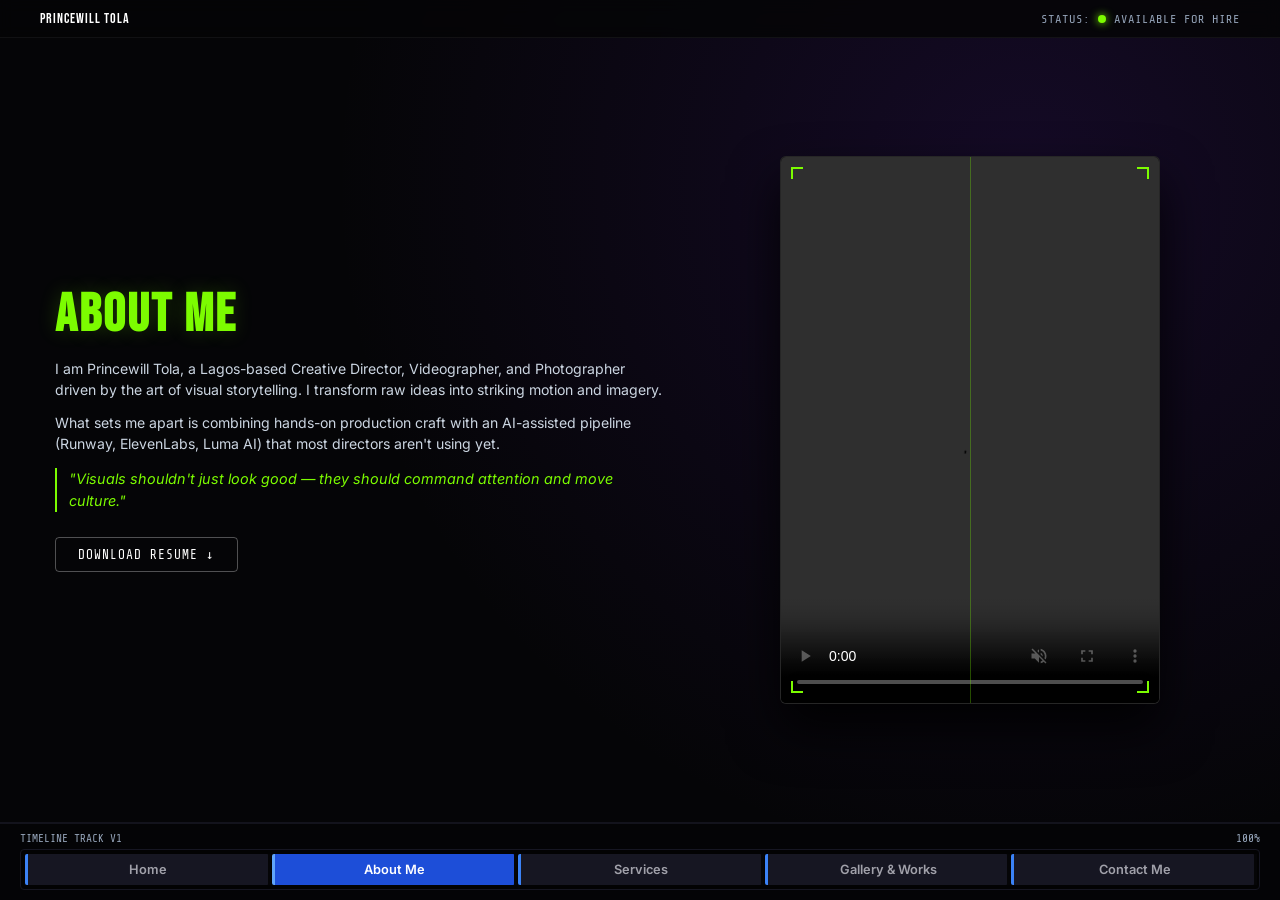
==== about.html @ 4fd553fd "Add files via upload" ====
<!DOCTYPE html>
<html lang="en">
<head>
    <meta charset="UTF-8">
    <meta name="viewport" content="width=device-width, initial-scale=1.0, maximum-scale=1.0, user-scalable=no">
    <title>About Me | Princewill Tola</title>
    <link rel="icon" type="image/png" href="favicon.png">
    <!-- Google Fonts -->
    <link href="https://fonts.googleapis.com/css2?family=Bebas+Neue&family=Inter:wght@300;400;600&family=Share+Tech+Mono&display=swap" rel="stylesheet">
    <link rel="stylesheet" href="about.style.css">
</head>
<body>

    <!-- Top Utility Bar -->
    <header class="top-bar">
        <div class="brand">PRINCEWILL TOLA</div>
        <div class="status-indicator">STATUS: <span class="live-dot"></span> AVAILABLE FOR HIRE</div>

    </header>

    <!-- Main About Content Area -->
    <main class="about-workspace">
        
        <!-- Two-Section Layout: Left Text & Right Video -->
        <section class="about-container">
            
            <!-- Left Side: Text, Identity, Differentiator, Philosophy & Resume Button -->
            <div class="about-text-side">
                <h1 class="about-header">ABOUT ME</h1>
                
                <div class="about-body">
                    <p class="bio-intro">
                        I am Princewill Tola, a Lagos-based Creative Director, Videographer, and Photographer driven by the art of visual storytelling. I transform raw ideas into striking motion and imagery.
                    </p>
                    <p class="bio-diff">
                        What sets me apart is combining hands-on production craft with an AI-assisted pipeline (Runway, ElevenLabs, Luma AI) that most directors aren't using yet.
                    </p>
                    <div class="philosophy-line">
                        "Visuals shouldn't just look good — they should command attention and move culture."
                    </div>
                </div>

                <div class="resume-btn-container">
                    <!-- Replace 'resume.pdf' with your actual resume file path -->
                    <a href="resume.pdf" target="_blank" class="resume-btn">Download Resume ↓</a>
                </div>
            </div>

            <!-- Right Side: Video Section -->
            <div class="about-video-side">
                <div class="video-frame">
                    <div class="corner tl"></div><div class="corner tr"></div>
                    <div class="corner bl"></div><div class="corner br"></div>
                    <div class="playhead-line"></div>
                    
                    <div class="video-wrapper">
                        <!-- Replace 'about-video.mp4' with your actual introduction video file name -->
                        <video controls autoplay muted loop playsinline class="about-video">
                            <source src="about-video.mp4" type="video/mp4">
                            Your browser does not support the video tag.
                        </video>
                    </div>
                </div>
            </div>

        </section>

    </main>

    <!-- CapCut-Style Timeline Navbar Fixed at the Bottom -->
    <nav class="timeline-nav">
        <div class="timeline-header">
            <span>TIMELINE TRACK V1</span>
            <span class="zoom-level">100%</span>
        </div>
        <div class="timeline-tracks">
            <a href="index.html" class="clip">
                <span class="clip-label">Home</span>
                <span class="cut-marker"></span>
            </a>
            <a href="about.html" class="clip active">
                <span class="clip-label">About Me</span>
                <span class="cut-marker"></span>
            </a>
            <a href="services.html" class="clip">
                <span class="clip-label">Services</span>
                <span class="cut-marker"></span>
            </a>
            <a href="#gallery" class="clip">
                <span class="clip-label">Gallery & Works</span>
                <span class="cut-marker"></span>
            </a>
            <a href="contact.html" class="clip">
                <span class="clip-label">Contact Me</span>
                <span class="cut-marker"></span>
            </a>
        </div>
    </nav>

    <!-- JavaScript File -->
    <script src="about.script.js"></script>
</body>
</html>
---- about.style.css ----
/* CSS Variables & Reset */
:root {
    --bg-deep-black: #050507;
    --accent-green: #7cfc00; 
    --text-main: #ffffff;
    --text-muted: #94a3b8;
    --font-header: 'Bebas Neue', sans-serif;
    --font-body: 'Inter', sans-serif;
    --font-mono: 'Share Tech Mono', monospace;
}

* { margin: 0; padding: 0; box-sizing: border-box; }

body {
    background-color: var(--bg-deep-black);
    /* Pure black background with a small, soft purple gradient accent (no grid) */
    background-image: radial-gradient(circle at 80% 20%, rgba(76, 29, 149, 0.22) 0%, transparent 55%);
    background-repeat: no-repeat;
    background-attachment: fixed;
    color: var(--text-main);
    font-family: var(--font-body);
    height: 100vh;
    overflow: hidden;
    display: flex;
    flex-direction: column;
    justify-content: space-between;
    position: relative;
}

/* Top Bar */
.top-bar {
    position: relative;
    z-index: 10;
    display: flex;
    justify-content: space-between;
    align-items: center;
    padding: 10px 40px;
    font-size: 0.9rem;
    text-transform: uppercase;
    letter-spacing: 1px;
    font-family: var(--font-header);
    background: rgba(5, 5, 7, 0.85);
    backdrop-filter: blur(8px);
    border-bottom: 1px solid rgba(255, 255, 255, 0.05);
    flex-shrink: 0;
}

/* Main Workspace */
.about-workspace {
    position: relative;
    z-index: 5;
    flex: 1;
    display: flex;
    align-items: center;
    justify-content: center;
    padding: 10px 40px;
    max-width: 1250px;
    margin: 0 auto;
    width: 100%;
    overflow: hidden;
}

/* Two Column Section Layout */
.about-container {
    display: grid;
    grid-template-columns: 1.2fr 1fr;
    gap: 50px;
    align-items: center;
    width: 100%;
    max-height: 100%;
}

/* Left Side: Text Area */
.about-text-side {
    display: flex;
    flex-direction: column;
}

.about-header {
    font-family: var(--font-header);
    font-size: 3.4rem;
    color: var(--accent-green);
    letter-spacing: 2px;
    line-height: 1;
    margin-bottom: 15px;
    text-shadow: 0 0 20px rgba(124, 252, 0, 0.2);
}

.about-body {
    display: flex;
    flex-direction: column;
    gap: 12px;
    font-size: 0.88rem;
    color: var(--text-muted);
    line-height: 1.5;
    margin-bottom: 20px;
}

.bio-intro, .bio-diff {
    color: #cbd5e1;
}

/* One-line philosophy / voice style */
.philosophy-line {
    font-style: italic;
    color: var(--accent-green);
    font-family: var(--font-body);
    font-weight: 400;
    font-size: 0.9rem;
    border-left: 2px solid var(--accent-green);
    padding-left: 12px;
    margin-top: 2px;
}

/* Resume Download Button */
.resume-btn-container {
    margin-top: 5px;
}

.resume-btn {
    display: inline-block;
    background: transparent;
    color: var(--text-main);
    border: 1px solid rgba(255, 255, 255, 0.3);
    padding: 9px 22px;
    border-radius: 4px;
    font-family: var(--font-mono);
    font-size: 0.8rem;
    text-decoration: none;
    text-transform: uppercase;
    letter-spacing: 1px;
    transition: all 0.25s ease;
}

.resume-btn:hover {
    background: var(--accent-green);
    color: #000;
    border-color: var(--accent-green);
    box-shadow: 0 0 15px rgba(124, 252, 0, 0.4);
    transform: translateY(-2px);
}

/* Right Side: Video Frame */
.about-video-side {
    display: flex;
    justify-content: center;
    align-items: center;
    height: 100%;
}

.video-frame {
    position: relative;
    width: 100%;
    max-width: 380px;
    aspect-ratio: 9 / 13;
    max-height: 65vh; /* Prevents it from spilling past the bottom boundary */
    background: #000;
    border-radius: 6px;
    border: 1px solid rgba(255, 255, 255, 0.15);
    box-shadow: 0 25px 50px rgba(0, 0, 0, 0.85);
    overflow: hidden;
}

/* Viewfinder Corners */
.corner {
    position: absolute;
    width: 12px; height: 12px;
    border-color: var(--accent-green);
    border-style: solid;
    z-index: 2;
    pointer-events: none;
}
.tl { top: 10px; left: 10px; border-width: 2px 0 0 2px; }
.tr { top: 10px; right: 10px; border-width: 2px 2px 0 0; }
.bl { bottom: 10px; left: 10px; border-width: 0 0 2px 2px; }
.br { bottom: 10px; right: 10px; border-width: 0 2px 2px 0; }

.playhead-line {
    position: absolute; top: 0; left: 50%;
    width: 1px; height: 100%;
    background: rgba(124, 252, 0, 0.3);
    z-index: 1;
    pointer-events: none;
}

.video-wrapper {
    width: 100%;
    height: 100%;
}

.about-video {
    width: 100%;
    height: 100%;
    object-fit: cover;
    filter: contrast(1.05) saturate(1.05);
}

/* CapCut Timeline Navbar strictly anchored at the Bottom */
.timeline-nav {
    position: relative;
    flex-shrink: 0;
    width: 100%;
    z-index: 10;
    background: rgba(5, 5, 7, 0.92);
    backdrop-filter: blur(8px);
    border-top: 2px solid #13131c;
    padding: 8px 20px 10px 20px;
}

.timeline-header {
    display: flex;
    justify-content: space-between;
    font-family: var(--font-mono);
    font-size: 0.7rem;
    color: var(--text-muted);
    margin-bottom: 4px;
}

.timeline-tracks {
    display: flex;
    gap: 3px;
    background: #020203;
    padding: 4px;
    border-radius: 4px;
    border: 1px solid #161622;
}

.clip {
    position: relative;
    flex: 1;
    background: #161622;
    padding: 8px 6px;
    text-align: center;
    text-decoration: none;
    color: #a1a1aa;
    font-weight: 600;
    font-size: 0.8rem;
    border-radius: 2px;
    transition: all 0.2s ease;
    border-left: 3px solid #3b82f6;
}

.cut-marker {
    position: absolute;
    right: -2px;
    top: 0;
    width: 3px;
    height: 100%;
    background: var(--bg-deep-black);
}

.clip:hover {
    background: #232336;
    color: var(--text-main);
    transform: translateY(-2px);
    border-left-color: var(--accent-green);
}

.clip.active {
    background: #1d4ed8;
    color: var(--text-main);
    border-left-color: #60a5fa;
}

/* =========================================
   RESPONSIVE DESIGN (Mobile & Tablets)
   ========================================= */

@media (max-width: 900px) {
    body {
        overflow-y: auto;
        height: auto;
        min-height: 100vh;
    }
    
    .about-workspace { 
        padding: 25px 15px 90px 15px; 
    }
    
    .about-container {
        grid-template-columns: 1fr;
        gap: 35px;
        text-align: center;
    }

    .about-text-side {
        align-items: center;
    }

    .about-header {
        font-size: 3rem;
    }

    .philosophy-line {
        border-left: none;
        border-top: 2px solid var(--accent-green);
        padding-left: 0;
        padding-top: 10px;
        margin: 10px auto 0 auto;
    }
    
    .video-frame {
        max-width: 320px;
        max-height: none;
        margin: 0 auto;
    }
    
    .timeline-nav {
        position: fixed;
        bottom: 0;
        left: 0;
    }
    
    .clip {
        font-size: 0.65rem;
        padding: 8px 3px;
    }
}
.status-indicator {
    display: flex;
    align-items: center;
    gap: 8px;
    font-size: 0.75rem;
    font-family: var(--font-mono);
    color: var(--text-muted);
}

.live-dot {
    width: 8px; height: 8px;
    background-color: var(--accent-green);
    border-radius: 50%;
    box-shadow: 0 0 8px var(--accent-green);
    animation: pulse 2s infinite;
}
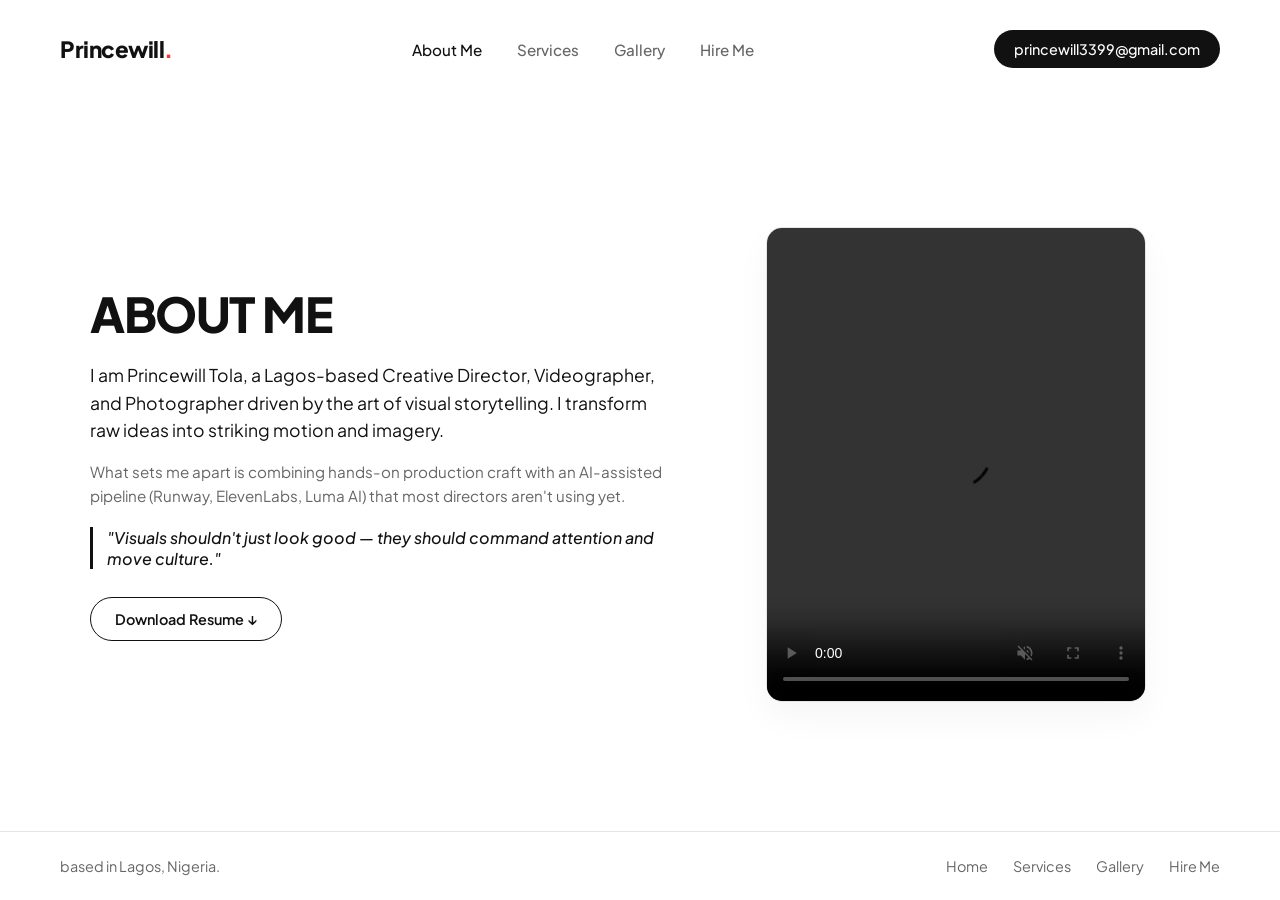
==== commit f09a6bd0: "Add files via upload" ====
--- a/about.html
+++ b/about.html
@@ -6,23 +6,52 @@
     <title>About Me | Princewill Tola</title>
     <link rel="icon" type="image/png" href="favicon.png">
     <!-- Google Fonts -->
-    <link href="https://fonts.googleapis.com/css2?family=Bebas+Neue&family=Inter:wght@300;400;600&family=Share+Tech+Mono&display=swap" rel="stylesheet">
+    <link href="https://fonts.googleapis.com/css2?family=Plus+Jakarta+Sans:wght@300;400;500;700;800&display=swap" rel="stylesheet">
     <link rel="stylesheet" href="about.style.css">
 </head>
 <body>
 
-    <!-- Top Utility Bar -->
+    <!-- Minimalist Top Bar -->
     <header class="top-bar">
-        <div class="brand">PRINCEWILL TOLA</div>
-        <div class="status-indicator">STATUS: <span class="live-dot"></span> AVAILABLE FOR HIRE</div>
+        <a href="index.html" class="brand">Princewill<span class="dot">.</span></a>
+        
+        <!-- Desktop Nav Links -->
+        <nav class="nav-links">
+            <a href="about.html" class="active-link">About Me</a>
+            <a href="services.html">Services</a>
+            <a href="gallery.html">Gallery</a>
+            <a href="contact.html">Hire Me</a>
+        </nav>
 
+        <div class="top-actions">
+            <a href="contact.html" class="cta-badge desktop-only">princewill3399@gmail.com</a>
+            
+            <!-- Mobile Menu Toggle Button -->
+            <button class="menu-toggle" id="menuToggle" aria-label="Toggle Navigation Menu">
+                <span class="bar"></span>
+                <span class="bar"></span>
+            </button>
+        </div>
     </header>
+
+    <!-- Mobile Navigation Overlay Drawer -->
+    <div class="mobile-nav-overlay" id="mobileNav">
+        <div class="mobile-nav-content">
+            <a href="index.html" class="mobile-link">Home</a>
+            <a href="about.html" class="mobile-link">About Me</a>
+            <a href="services.html" class="mobile-link">Services</a>
+            <a href="gallery.html" class="mobile-link">Gallery</a>
+            <a href="contact.html" class="mobile-link highlight">Hire Me</a>
+            <div class="mobile-footer-info">
+                <span>based in Lagos, Nigeria</span>
+                <a href="mailto:princewill3399@gmail.com">princewill3399@gmail.com</a>
+            </div>
+        </div>
+    </div>
 
     <!-- Main About Content Area -->
     <main class="about-workspace">
-        
-        <!-- Two-Section Layout: Left Text & Right Video -->
-        <section class="about-container">
+        <div class="about-container">
             
             <!-- Left Side: Text, Identity, Differentiator, Philosophy & Resume Button -->
             <div class="about-text-side">
@@ -41,20 +70,14 @@
                 </div>
 
                 <div class="resume-btn-container">
-                    <!-- Replace 'resume.pdf' with your actual resume file path -->
                     <a href="resume.pdf" target="_blank" class="resume-btn">Download Resume ↓</a>
                 </div>
             </div>
 
-            <!-- Right Side: Video Section -->
+            <!-- Right Side: Clean Video Presentation Section -->
             <div class="about-video-side">
                 <div class="video-frame">
-                    <div class="corner tl"></div><div class="corner tr"></div>
-                    <div class="corner bl"></div><div class="corner br"></div>
-                    <div class="playhead-line"></div>
-                    
                     <div class="video-wrapper">
-                        <!-- Replace 'about-video.mp4' with your actual introduction video file name -->
                         <video controls autoplay muted loop playsinline class="about-video">
                             <source src="about-video.mp4" type="video/mp4">
                             Your browser does not support the video tag.
@@ -63,39 +86,19 @@
                 </div>
             </div>
 
-        </section>
-
+        </div>
     </main>
 
-    <!-- CapCut-Style Timeline Navbar Fixed at the Bottom -->
-    <nav class="timeline-nav">
-        <div class="timeline-header">
-            <span>TIMELINE TRACK V1</span>
-            <span class="zoom-level">100%</span>
+    <!-- Minimalist Footer -->
+    <footer class="footer-bar">
+        <div class="location-text">based in Lagos, Nigeria.</div>
+        <div class="footer-links">
+            <a href="index.html">Home</a>
+            <a href="services.html">Services</a>
+            <a href="gallery.html">Gallery</a>
+            <a href="contact.html">Hire Me</a>
         </div>
-        <div class="timeline-tracks">
-            <a href="index.html" class="clip">
-                <span class="clip-label">Home</span>
-                <span class="cut-marker"></span>
-            </a>
-            <a href="about.html" class="clip active">
-                <span class="clip-label">About Me</span>
-                <span class="cut-marker"></span>
-            </a>
-            <a href="services.html" class="clip">
-                <span class="clip-label">Services</span>
-                <span class="cut-marker"></span>
-            </a>
-            <a href="#gallery" class="clip">
-                <span class="clip-label">Gallery & Works</span>
-                <span class="cut-marker"></span>
-            </a>
-            <a href="contact.html" class="clip">
-                <span class="clip-label">Contact Me</span>
-                <span class="cut-marker"></span>
-            </a>
-        </div>
-    </nav>
+    </footer>
 
     <!-- JavaScript File -->
     <script src="about.script.js"></script>
--- a/about.style.css
+++ b/about.style.css
@@ -1,186 +1,288 @@
-/* CSS Variables & Reset */
+/* Minimalist Clean Theme Variables & Reset */
 :root {
-    --bg-deep-black: #050507;
-    --accent-green: #7cfc00; 
-    --text-main: #ffffff;
-    --text-muted: #94a3b8;
-    --font-header: 'Bebas Neue', sans-serif;
-    --font-body: 'Inter', sans-serif;
-    --font-mono: 'Share Tech Mono', monospace;
+    --bg-color: #ffffff;
+    --text-main: #111111;
+    --text-muted: #666666;
+    --border-color: #e5e5e5;
+    --font-main: 'Plus Jakarta Sans', sans-serif;
 }
 
 * { margin: 0; padding: 0; box-sizing: border-box; }
 
 body {
-    background-color: var(--bg-deep-black);
-    /* Pure black background with a small, soft purple gradient accent (no grid) */
-    background-image: radial-gradient(circle at 80% 20%, rgba(76, 29, 149, 0.22) 0%, transparent 55%);
-    background-repeat: no-repeat;
-    background-attachment: fixed;
-    color: var(--text-main);
-    font-family: var(--font-body);
+    background-color: var(--bg-color);
+    color: var(--text-main);
+    font-family: var(--font-main);
+    min-height: 100vh;
+    display: flex;
+    flex-direction: column;
+    justify-content: space-between;
+    overflow-x: hidden;
+}
+
+/* Top Navigation Bar */
+.top-bar {
+    display: flex;
+    justify-content: space-between;
+    align-items: center;
+    padding: 30px 60px;
+    width: 100%;
+    z-index: 100;
+}
+
+.brand {
+    font-weight: 800;
+    font-size: 1.4rem;
+    letter-spacing: -0.5px;
+    color: var(--text-main);
+    text-decoration: none;
+}
+
+.brand .dot {
+    color: #ff3333;
+}
+
+.nav-links {
+    display: flex;
+    gap: 35px;
+}
+
+.nav-links a {
+    text-decoration: none;
+    color: var(--text-muted);
+    font-weight: 500;
+    font-size: 0.95rem;
+    transition: color 0.2s;
+}
+
+.nav-links a:hover, .nav-links a.active-link {
+    color: var(--text-main);
+}
+
+.top-actions {
+    display: flex;
+    align-items: center;
+    gap: 25px;
+}
+
+.lang-switch {
+    font-size: 0.9rem;
+    font-weight: 600;
+}
+
+.lang-switch .lang.active {
+    border-bottom: 2px solid var(--text-main);
+    padding-bottom: 2px;
+}
+
+.cta-badge {
+    text-decoration: none;
+    background-color: var(--text-main);
+    color: #ffffff;
+    padding: 10px 20px;
+    border-radius: 30px;
+    font-size: 0.9rem;
+    font-weight: 500;
+    transition: background-color 0.2s;
+}
+
+.cta-badge:hover {
+    background-color: #333333;
+}
+
+/* Mobile Menu Button (Hidden on Desktop) */
+.menu-toggle {
+    display: none;
+    flex-direction: column;
+    justify-content: space-between;
+    width: 28px;
+    height: 20px;
+    background: transparent;
+    border: none;
+    cursor: pointer;
+    z-index: 101;
+}
+
+.menu-toggle .bar {
+    display: block;
+    width: 100%;
+    height: 2px;
+    background-color: var(--text-main);
+    transition: transform 0.3s ease, opacity 0.3s ease;
+}
+
+.menu-toggle.active .bar:nth-child(1) {
+    transform: translateY(9px) rotate(45deg);
+}
+
+.menu-toggle.active .bar:nth-child(2) {
+    transform: translateY(-9px) rotate(-45deg);
+}
+
+/* Mobile Nav Overlay Drawer */
+.mobile-nav-overlay {
+    position: fixed;
+    top: 0;
+    right: -100%;
+    width: 100%;
     height: 100vh;
-    overflow: hidden;
-    display: flex;
-    flex-direction: column;
-    justify-content: space-between;
-    position: relative;
-}
-
-/* Top Bar */
-.top-bar {
-    position: relative;
-    z-index: 10;
-    display: flex;
-    justify-content: space-between;
-    align-items: center;
-    padding: 10px 40px;
-    font-size: 0.9rem;
+    background-color: var(--bg-color);
+    z-index: 99;
+    display: flex;
+    flex-direction: column;
+    justify-content: center;
+    align-items: center;
+    transition: right 0.4s cubic-bezier(0.77, 0, 0.175, 1);
+}
+
+.mobile-nav-overlay.open {
+    right: 0;
+}
+
+.mobile-nav-content {
+    display: flex;
+    flex-direction: column;
+    align-items: center;
+    gap: 25px;
+    text-align: center;
+    padding: 20px;
+}
+
+.mobile-link {
+    font-size: 1.8rem;
+    font-weight: 700;
+    text-decoration: none;
+    color: var(--text-main);
     text-transform: uppercase;
-    letter-spacing: 1px;
-    font-family: var(--font-header);
-    background: rgba(5, 5, 7, 0.85);
-    backdrop-filter: blur(8px);
-    border-bottom: 1px solid rgba(255, 255, 255, 0.05);
-    flex-shrink: 0;
-}
-
-/* Main Workspace */
+    letter-spacing: -0.5px;
+    transition: opacity 0.2s;
+}
+
+.mobile-link:hover {
+    opacity: 0.5;
+}
+
+.mobile-link.highlight {
+    color: #ff3333;
+}
+
+.mobile-footer-info {
+    margin-top: 40px;
+    display: flex;
+    flex-direction: column;
+    gap: 8px;
+    font-size: 0.9rem;
+    color: var(--text-muted);
+}
+
+.mobile-footer-info a {
+    color: var(--text-main);
+    text-decoration: none;
+    font-weight: 600;
+}
+
+/* Main About Workspace */
 .about-workspace {
-    position: relative;
-    z-index: 5;
     flex: 1;
     display: flex;
     align-items: center;
     justify-content: center;
-    padding: 10px 40px;
-    max-width: 1250px;
-    margin: 0 auto;
-    width: 100%;
-    overflow: hidden;
-}
-
-/* Two Column Section Layout */
+    padding: 30px 60px;
+    width: 100%;
+}
+
 .about-container {
+    max-width: 1100px;
+    width: 100%;
     display: grid;
-    grid-template-columns: 1.2fr 1fr;
-    gap: 50px;
-    align-items: center;
-    width: 100%;
-    max-height: 100%;
-}
-
-/* Left Side: Text Area */
+    grid-template-columns: 1.1fr 0.9fr;
+    gap: 60px;
+    align-items: center;
+}
+
+/* Left Side Text Styling */
 .about-text-side {
     display: flex;
     flex-direction: column;
+    gap: 22px;
 }
 
 .about-header {
-    font-family: var(--font-header);
-    font-size: 3.4rem;
-    color: var(--accent-green);
-    letter-spacing: 2px;
-    line-height: 1;
-    margin-bottom: 15px;
-    text-shadow: 0 0 20px rgba(124, 252, 0, 0.2);
+    font-weight: 800;
+    font-size: 3rem;
+    letter-spacing: -1.5px;
+    line-height: 1.1;
+    text-transform: uppercase;
+    color: var(--text-main);
 }
 
 .about-body {
     display: flex;
     flex-direction: column;
-    gap: 12px;
-    font-size: 0.88rem;
-    color: var(--text-muted);
-    line-height: 1.5;
-    margin-bottom: 20px;
-}
-
-.bio-intro, .bio-diff {
-    color: #cbd5e1;
-}
-
-/* One-line philosophy / voice style */
+    gap: 16px;
+}
+
+.bio-intro {
+    font-size: 1.1rem;
+    line-height: 1.55;
+    color: var(--text-main);
+    font-weight: 400;
+}
+
+.bio-diff {
+    font-size: 0.95rem;
+    line-height: 1.55;
+    color: var(--text-muted);
+}
+
 .philosophy-line {
+    font-size: 1rem;
     font-style: italic;
-    color: var(--accent-green);
-    font-family: var(--font-body);
-    font-weight: 400;
-    font-size: 0.9rem;
-    border-left: 2px solid var(--accent-green);
-    padding-left: 12px;
-    margin-top: 2px;
-}
-
-/* Resume Download Button */
+    font-weight: 500;
+    color: var(--text-main);
+    border-left: 3px solid var(--text-main);
+    padding-left: 14px;
+    margin-top: 4px;
+}
+
 .resume-btn-container {
-    margin-top: 5px;
+    margin-top: 6px;
 }
 
 .resume-btn {
     display: inline-block;
-    background: transparent;
-    color: var(--text-main);
-    border: 1px solid rgba(255, 255, 255, 0.3);
-    padding: 9px 22px;
-    border-radius: 4px;
-    font-family: var(--font-mono);
-    font-size: 0.8rem;
-    text-decoration: none;
-    text-transform: uppercase;
-    letter-spacing: 1px;
-    transition: all 0.25s ease;
+    text-decoration: none;
+    background-color: transparent;
+    color: var(--text-main);
+    border: 1px solid var(--text-main);
+    padding: 12px 24px;
+    border-radius: 30px;
+    font-size: 0.9rem;
+    font-weight: 600;
+    transition: all 0.2s ease;
 }
 
 .resume-btn:hover {
-    background: var(--accent-green);
-    color: #000;
-    border-color: var(--accent-green);
-    box-shadow: 0 0 15px rgba(124, 252, 0, 0.4);
-    transform: translateY(-2px);
-}
-
-/* Right Side: Video Frame */
+    background-color: var(--text-main);
+    color: #ffffff;
+}
+
+/* Right Side Video Frame Styling */
 .about-video-side {
+    width: 100%;
     display: flex;
     justify-content: center;
-    align-items: center;
-    height: 100%;
 }
 
 .video-frame {
-    position: relative;
     width: 100%;
     max-width: 380px;
-    aspect-ratio: 9 / 13;
-    max-height: 65vh; /* Prevents it from spilling past the bottom boundary */
-    background: #000;
-    border-radius: 6px;
-    border: 1px solid rgba(255, 255, 255, 0.15);
-    box-shadow: 0 25px 50px rgba(0, 0, 0, 0.85);
+    aspect-ratio: 4 / 5;
+    background: #f4f4f4;
+    border-radius: 16px;
     overflow: hidden;
-}
-
-/* Viewfinder Corners */
-.corner {
-    position: absolute;
-    width: 12px; height: 12px;
-    border-color: var(--accent-green);
-    border-style: solid;
-    z-index: 2;
-    pointer-events: none;
-}
-.tl { top: 10px; left: 10px; border-width: 2px 0 0 2px; }
-.tr { top: 10px; right: 10px; border-width: 2px 2px 0 0; }
-.bl { bottom: 10px; left: 10px; border-width: 0 0 2px 2px; }
-.br { bottom: 10px; right: 10px; border-width: 0 2px 2px 0; }
-
-.playhead-line {
-    position: absolute; top: 0; left: 50%;
-    width: 1px; height: 100%;
-    background: rgba(124, 252, 0, 0.3);
-    z-index: 1;
-    pointer-events: none;
+    border: 1px solid var(--border-color);
+    box-shadow: 0 15px 35px rgba(0, 0, 0, 0.04);
 }
 
 .video-wrapper {
@@ -192,74 +294,33 @@
     width: 100%;
     height: 100%;
     object-fit: cover;
-    filter: contrast(1.05) saturate(1.05);
-}
-
-/* CapCut Timeline Navbar strictly anchored at the Bottom */
-.timeline-nav {
-    position: relative;
-    flex-shrink: 0;
-    width: 100%;
-    z-index: 10;
-    background: rgba(5, 5, 7, 0.92);
-    backdrop-filter: blur(8px);
-    border-top: 2px solid #13131c;
-    padding: 8px 20px 10px 20px;
-}
-
-.timeline-header {
+}
+
+/* Minimalist Footer Bar */
+.footer-bar {
     display: flex;
     justify-content: space-between;
-    font-family: var(--font-mono);
-    font-size: 0.7rem;
-    color: var(--text-muted);
-    margin-bottom: 4px;
-}
-
-.timeline-tracks {
-    display: flex;
-    gap: 3px;
-    background: #020203;
-    padding: 4px;
-    border-radius: 4px;
-    border: 1px solid #161622;
-}
-
-.clip {
-    position: relative;
-    flex: 1;
-    background: #161622;
-    padding: 8px 6px;
-    text-align: center;
-    text-decoration: none;
-    color: #a1a1aa;
-    font-weight: 600;
-    font-size: 0.8rem;
-    border-radius: 2px;
-    transition: all 0.2s ease;
-    border-left: 3px solid #3b82f6;
-}
-
-.cut-marker {
-    position: absolute;
-    right: -2px;
-    top: 0;
-    width: 3px;
-    height: 100%;
-    background: var(--bg-deep-black);
-}
-
-.clip:hover {
-    background: #232336;
-    color: var(--text-main);
-    transform: translateY(-2px);
-    border-left-color: var(--accent-green);
-}
-
-.clip.active {
-    background: #1d4ed8;
-    color: var(--text-main);
-    border-left-color: #60a5fa;
+    align-items: center;
+    padding: 25px 60px;
+    width: 100%;
+    border-top: 1px solid var(--border-color);
+    font-size: 0.9rem;
+    color: var(--text-muted);
+}
+
+.footer-links {
+    display: flex;
+    gap: 25px;
+}
+
+.footer-links a {
+    text-decoration: none;
+    color: var(--text-muted);
+    transition: color 0.2s;
+}
+
+.footer-links a:hover {
+    color: var(--text-main);
 }
 
 /* =========================================
@@ -267,68 +328,34 @@
    ========================================= */
 
 @media (max-width: 900px) {
-    body {
-        overflow-y: auto;
-        height: auto;
-        min-height: 100vh;
-    }
-    
-    .about-workspace { 
-        padding: 25px 15px 90px 15px; 
-    }
-    
+    .top-bar, .footer-bar {
+        padding: 20px;
+    }
+
+    /* Hide standard desktop items, show hamburger button */
+    .nav-links, .footer-links, .top-actions .desktop-only {
+        display: none; 
+    }
+
+    .menu-toggle {
+        display: flex;
+    }
+
+    .about-workspace {
+        padding: 20px;
+    }
+
     .about-container {
         grid-template-columns: 1fr;
         gap: 35px;
-        text-align: center;
-    }
-
-    .about-text-side {
-        align-items: center;
     }
 
     .about-header {
-        font-size: 3rem;
-    }
-
-    .philosophy-line {
-        border-left: none;
-        border-top: 2px solid var(--accent-green);
-        padding-left: 0;
-        padding-top: 10px;
-        margin: 10px auto 0 auto;
-    }
-    
+        font-size: 2.4rem;
+    }
+
     .video-frame {
-        max-width: 320px;
-        max-height: none;
-        margin: 0 auto;
-    }
-    
-    .timeline-nav {
-        position: fixed;
-        bottom: 0;
-        left: 0;
-    }
-    
-    .clip {
-        font-size: 0.65rem;
-        padding: 8px 3px;
-    }
-}
-.status-indicator {
-    display: flex;
-    align-items: center;
-    gap: 8px;
-    font-size: 0.75rem;
-    font-family: var(--font-mono);
-    color: var(--text-muted);
-}
-
-.live-dot {
-    width: 8px; height: 8px;
-    background-color: var(--accent-green);
-    border-radius: 50%;
-    box-shadow: 0 0 8px var(--accent-green);
-    animation: pulse 2s infinite;
+        max-width: 300px;
+        aspect-ratio: 9 / 16;
+    }
 }
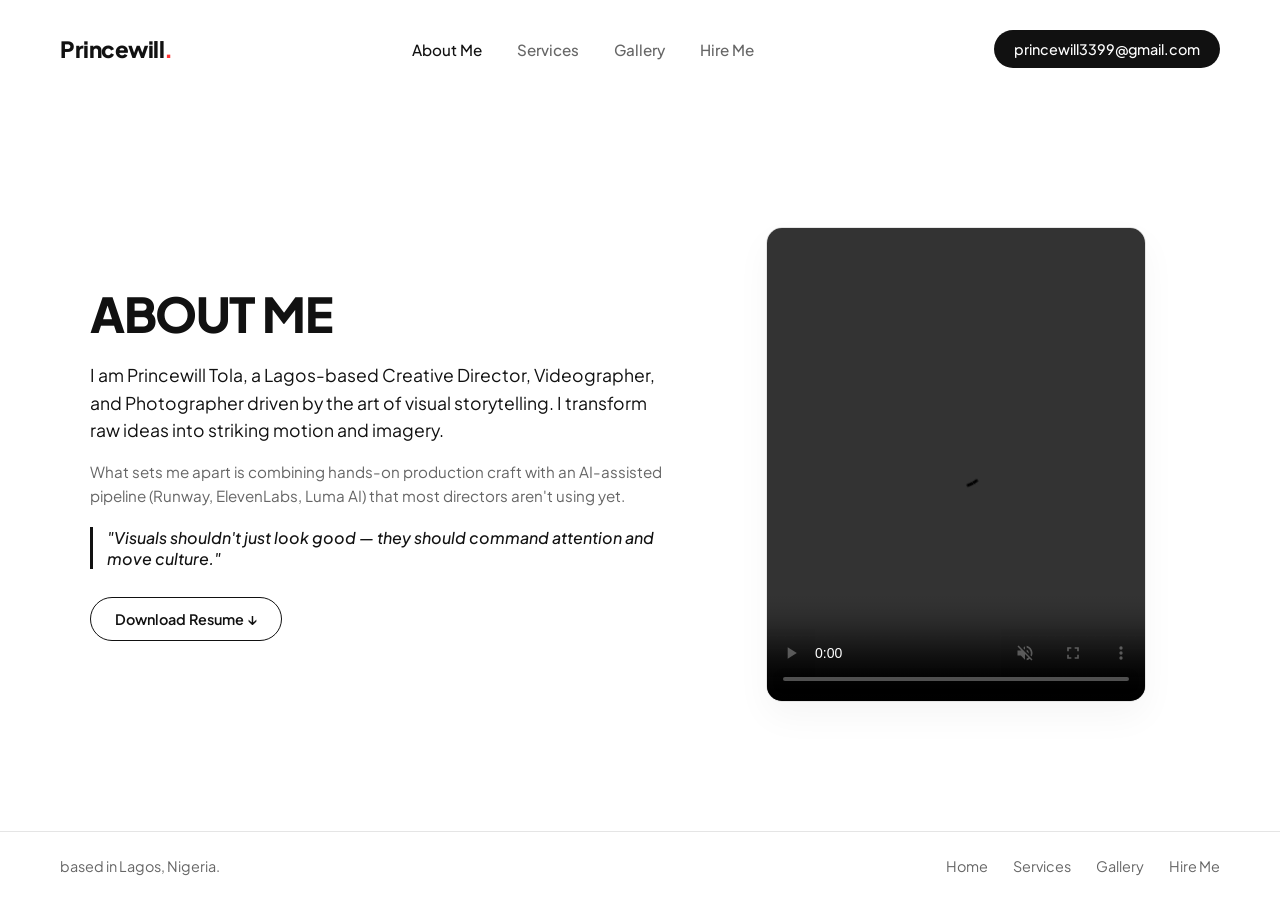
==== commit 53283724: "Add files via upload" ====
--- a/about.html
+++ b/about.html
@@ -4,7 +4,7 @@
     <meta charset="UTF-8">
     <meta name="viewport" content="width=device-width, initial-scale=1.0, maximum-scale=1.0, user-scalable=no">
     <title>About Me | Princewill Tola</title>
-    <link rel="icon" type="image/png" href="favicon.png">
+    <link rel="icon" type="image/png" href="portrait.jpeg">
     <!-- Google Fonts -->
     <link href="https://fonts.googleapis.com/css2?family=Plus+Jakarta+Sans:wght@300;400;500;700;800&display=swap" rel="stylesheet">
     <link rel="stylesheet" href="about.style.css">
@@ -79,7 +79,7 @@
                 <div class="video-frame">
                     <div class="video-wrapper">
                         <video controls autoplay muted loop playsinline class="about-video">
-                            <source src="about-video.mp4" type="video/mp4">
+                            <source src="vids/03promo video Linked Comp 02_1.mp4" type="video/mp4">
                             Your browser does not support the video tag.
                         </video>
                     </div>
